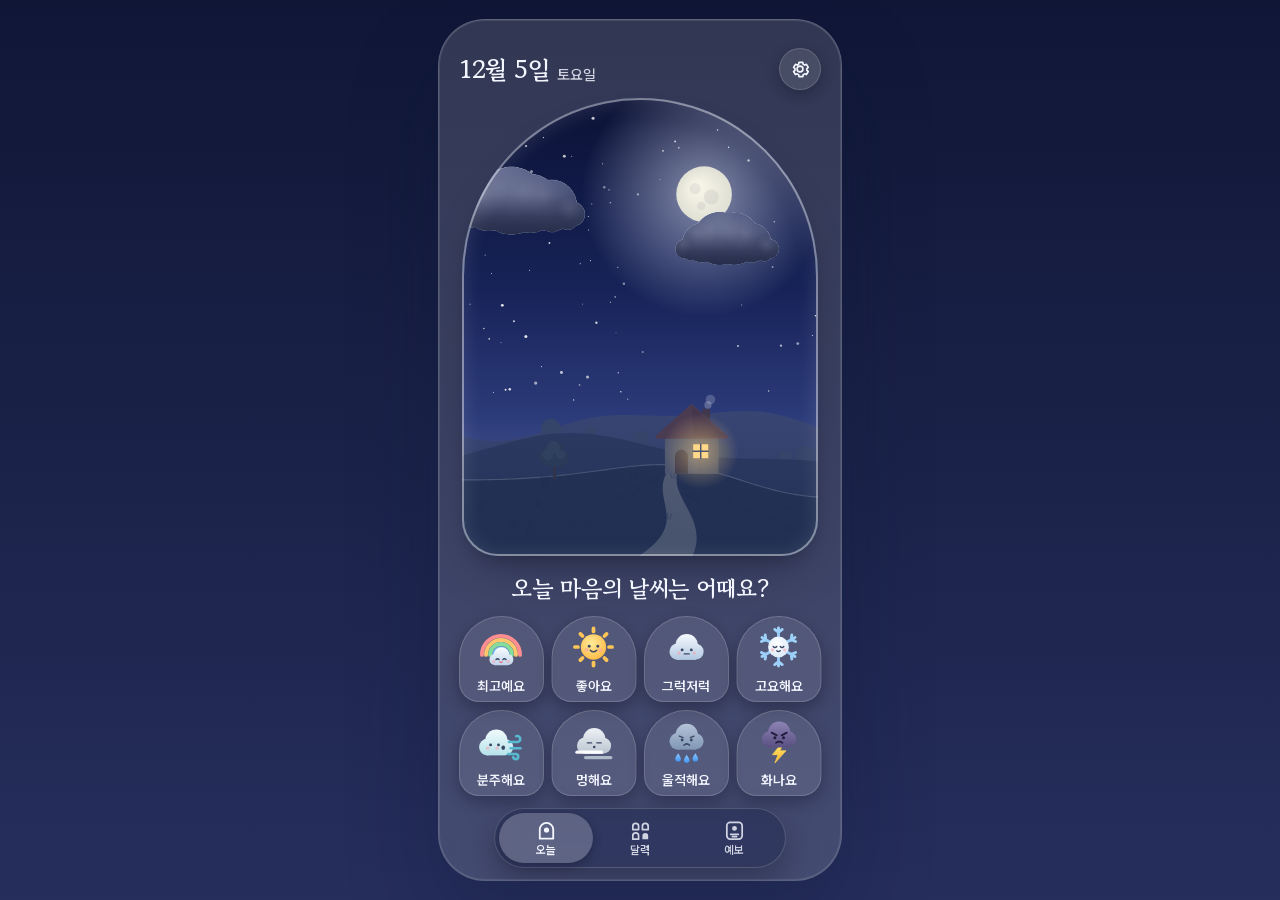
==== 1/index.html @ e2d2ef36 "기분날씨 앱 4개 비교 평가 페이지 Co-Authored-By: Claude Opus 5.5 <noreply@anthropic.com>" ====
<!doctype html>
<html lang="ko" data-theme="light">
<head>
  <meta charset="utf-8">
  <title>기분날씨</title>
  <meta http-equiv="Content-Security-Policy" content="default-src 'self'; img-src 'self' data: blob:; style-src 'self' 'unsafe-inline'; base-uri 'none'; form-action 'none'">
  <meta name="viewport" content="width=device-width, initial-scale=1, viewport-fit=cover, interactive-widget=resizes-content">
  <meta name="description" content="하루 10초, 오늘 기분을 나의 작은 하늘에 날씨로 남겨요.">
  <meta name="theme-color" content="#DCEEFC">
  <meta name="mobile-web-app-capable" content="yes">
  <meta name="apple-mobile-web-app-capable" content="yes">
  <meta name="apple-mobile-web-app-status-bar-style" content="black-translucent">
  <meta name="apple-mobile-web-app-title" content="기분날씨">
  <link rel="manifest" href="manifest.webmanifest">
  <link rel="icon" type="image/png" sizes="64x64" href="icons/favicon.png">
  <link rel="apple-touch-icon" href="icons/apple-touch-icon.png">
  <link rel="preload" href="fonts/Pretendard.woff2" as="font" type="font/woff2" crossorigin>
  <link rel="preload" href="fonts/GowunBatang-Bold.woff2" as="font" type="font/woff2" crossorigin>
  <style>html,body{background:#DCEEFC;margin:0}</style>
  <link rel="stylesheet" href="css/app.css">
</head>
<body>
  <div class="ambient" aria-hidden="true"><div class="amb"></div><div class="amb"></div></div>
  <div class="thunder-flash" id="thunder-flash" aria-hidden="true"></div>

  <div class="stage" id="stage">
    <main class="views">

      <!-- 오늘 -->
      <section class="view view-today is-active" id="view-today" aria-label="오늘">
        <header class="top">
          <div class="top-date">
            <h1 id="t-date"></h1>
            <span id="t-dow"></span>
          </div>
          <div class="top-side">
            <span class="stat-pill" id="t-streak" hidden></span>
            <button class="icon-btn" id="btn-settings" type="button" aria-label="설정"></button>
          </div>
        </header>

        <div class="sky-slot" id="sky-slot">
          <div class="arch" id="arch">
            <canvas id="sky" role="img" aria-label="나의 작은 하늘"></canvas>
            <span class="demo-pill" id="demo-pill" hidden>체험 모드</span>
          </div>
          <button class="banner" id="arrival-banner" type="button" hidden>
            <span class="banner-dot"></span>
            <span id="arrival-text">일기예보가 도착했어요</span>
          </button>
        </div>

        <div class="panel" id="panel" data-mode="pick">
          <div class="p-head p-head-pick">
            <h2>오늘 마음의 날씨는 어때요?</h2>
          </div>
          <div class="p-head p-head-compose">
            <h2 id="c-name"></h2>
            <p id="c-comment"></p>
          </div>

          <div class="picker" id="picker" data-mode="grid" role="group" aria-label="오늘의 기분 고르기"></div>

          <form class="memo" id="memo-form" autocomplete="off">
            <input id="memo-input" type="text" enterkeyhint="done" aria-label="한 줄 메모" autocomplete="off">
            <button type="submit" class="memo-go">남기기</button>
          </form>

          <div class="done" id="done">
            <div class="done-head">
              <span class="done-ic" id="d-ic"></span>
              <div class="done-txt">
                <h2 id="d-name"></h2>
                <span id="d-feel"></span>
              </div>
              <button class="text-btn" id="d-change" type="button">바꾸기</button>
            </div>
            <button class="done-memo" id="d-memo" type="button"></button>
            <p class="done-note" id="d-note"></p>
          </div>
        </div>
      </section>

      <!-- 달력 -->
      <section class="view view-cal" id="view-calendar" aria-label="달력">
        <header class="cal-head">
          <div class="cal-title">
            <span id="cal-year"></span>
            <h1 id="cal-month"></h1>
          </div>
          <div class="cal-nav">
            <button class="icon-btn" id="cal-prev" type="button" aria-label="이전 달"></button>
            <button class="icon-btn" id="cal-next" type="button" aria-label="다음 달"></button>
          </div>
        </header>
        <div class="cal-summary" id="cal-summary"></div>
        <div class="cal-dow" aria-hidden="true"><span>일</span><span>월</span><span>화</span><span>수</span><span>목</span><span>금</span><span>토</span></div>
        <div class="cal-grid-wrap" id="cal-wrap"><div class="cal-grid" id="cal-grid"></div></div>
      </section>

      <!-- 예보 -->
      <section class="view view-fc" id="view-forecast" aria-label="나의 기분 일기예보">
        <header class="fc-head">
          <h1>나의 기분 일기예보</h1>
          <p id="fc-sub"></p>
        </header>
        <div class="fc-body" id="fc-body">
          <div class="fc-track" id="fc-track"></div>
          <div class="fc-dots" id="fc-dots" aria-hidden="true"></div>
          <div class="fc-actions" id="fc-actions">
            <button class="btn btn-glass" id="fc-save" type="button"></button>
            <button class="btn btn-ink" id="fc-share" type="button"></button>
          </div>
        </div>
        <div class="fc-empty" id="fc-empty" hidden>
          <div class="fc-empty-arches" aria-hidden="true"><i></i><i></i><i></i><i></i><i></i><i></i><i></i></div>
          <h2>아직 관측 자료가 없어요</h2>
          <p>오늘의 하늘을 남기면 이번 주 예보가 시작돼요.</p>
          <button class="btn btn-ink" id="fc-start" type="button">오늘 하늘 남기러 가기</button>
        </div>
      </section>
    </main>

    <nav class="tabbar" id="tabbar" aria-label="화면 이동">
      <span class="tab-ind" id="tab-ind" aria-hidden="true"></span>
      <button class="tab is-active" type="button" data-tab="today" aria-current="page"><span class="tab-ic"></span><span>오늘</span></button>
      <button class="tab" type="button" data-tab="calendar"><span class="tab-ic"></span><span>달력</span></button>
      <button class="tab" type="button" data-tab="forecast"><span class="tab-ic"></span><span>예보</span><i class="tab-dot" id="tab-dot" hidden></i></button>
    </nav>

    <div id="sheets"></div>
    <div class="toast" id="toast" role="status" aria-live="polite"></div>
  </div>

  <script type="module" src="js/app.js"></script>
</body>
</html>
---- 1/css/app.css ----
@font-face { font-family: "Pretendard"; src: url(../fonts/Pretendard.woff2) format("woff2"); font-weight: 45 920; font-display: swap; }
@font-face { font-family: "Gowun Batang"; src: url(../fonts/GowunBatang-Regular.woff2) format("woff2"); font-weight: 400; font-display: swap; }
@font-face { font-family: "Gowun Batang"; src: url(../fonts/GowunBatang-Bold.woff2) format("woff2"); font-weight: 700; font-display: swap; }

/* 테마 색을 부드럽게 넘기기 위해 색 변수를 등록한다 */
@property --fg { syntax: "<color>"; inherits: true; initial-value: #1E2942; }
@property --fg2 { syntax: "<color>"; inherits: true; initial-value: #1E2942; }
@property --fg3 { syntax: "<color>"; inherits: true; initial-value: #1E2942; }
@property --glass { syntax: "<color>"; inherits: true; initial-value: #fff; }
@property --glass2 { syntax: "<color>"; inherits: true; initial-value: #fff; }
@property --stroke { syntax: "<color>"; inherits: true; initial-value: #fff; }
@property --hair { syntax: "<color>"; inherits: true; initial-value: #000; }
@property --ink { syntax: "<color>"; inherits: true; initial-value: #000; }
@property --ink-fg { syntax: "<color>"; inherits: true; initial-value: #fff; }
@property --tabbg { syntax: "<color>"; inherits: true; initial-value: #fff; }
@property --sheet { syntax: "<color>"; inherits: true; initial-value: #fff; }
@property --chip-shadow { syntax: "<color>"; inherits: true; initial-value: #000; }

:root {
  --font-ui: "Pretendard", -apple-system, BlinkMacSystemFont, "Apple SD Gothic Neo", "Noto Sans KR", "Malgun Gothic", sans-serif;
  --font-display: "Gowun Batang", "AppleMyungjo", "Noto Serif KR", serif;

  /* 실제 용수철 운동을 계산한 곡선 */
  --spring: cubic-bezier(.3, 1.25, .4, 1);
  --soft: cubic-bezier(.2, .8, .2, 1);
  --bouncy: cubic-bezier(.3, 1.6, .4, 1);

  --sat: env(safe-area-inset-top, 0px);
  --sab: env(safe-area-inset-bottom, 0px);
  --tab-space: calc(60px + 12px + var(--sab) + 12px);
  --chip-h: 86px;
  --head-h: 44px;

  --fg: #1E2942;
  --fg2: rgba(30, 41, 66, .72);
  --fg3: rgba(30, 41, 66, .56);
  --glass: rgba(255, 255, 255, .62);
  --glass2: rgba(255, 255, 255, .92);
  --stroke: rgba(255, 255, 255, .85);
  --hair: rgba(30, 41, 66, .1);
  --ink: #1E2942;
  --ink-fg: #FFFFFF;
  --tabbg: rgba(255, 255, 255, .7);
  --sheet: #FBFAF6;
  --chip-shadow: rgba(52, 84, 130, .14);
  --sun-red: #D9486B;
  --sat-blue: #2F6FD6;

  transition: --fg .9s ease, --fg2 .9s ease, --fg3 .9s ease, --glass .9s ease, --glass2 .9s ease, --stroke .9s ease,
    --hair .9s ease, --ink .9s ease, --ink-fg .9s ease, --tabbg .9s ease, --sheet .9s ease, --chip-shadow .9s ease;
}

:root[data-theme="dark"] {
  --fg: #F4F6FF;
  --fg2: rgba(244, 246, 255, .82);
  --fg3: rgba(244, 246, 255, .6);
  --glass: rgba(255, 255, 255, .1);
  --glass2: rgba(255, 255, 255, .22);
  --stroke: rgba(255, 255, 255, .16);
  --hair: rgba(255, 255, 255, .14);
  --ink: #F4F6FF;
  --ink-fg: #1A2038;
  --tabbg: rgba(40, 46, 78, .62);
  --sheet: #1C2240;
  --chip-shadow: rgba(4, 6, 20, .3);
  --sun-red: #FF8BA5;
  --sat-blue: #8DB8FF;
}

@supports (transition-timing-function: linear(0, 1)) {
  :root {
    --spring: linear(0,0.0274,0.0972,0.1935,0.3036,0.4179,0.5292,0.6327,0.7252,0.8051,0.8719,0.9261,0.9683,1,1.0225,1.0373,1.0459,1.0496,1.0497,1.0472,1.0429,1.0377,1.032,1.0264,1.021,1.016,1.0117,1.008,1.005,1.0026,1.0007,0.9994,0.9985,0.9979,0.9976,0.9975,0.9976,0.9977,1);
    --soft: linear(0,0.0201,0.0716,0.1432,0.2263,0.3144,0.4025,0.4874,0.5667,0.6391,0.7039,0.7609,0.8101,0.8521,0.8873,0.9164,0.9401,0.9591,0.974,0.9855,0.9942,1.0005,1.005,1.0079,1.0097,1.0106,1.0108,1.0105,1.01,1.0092,1.0083,1.0073,1.0064,1.0055,1.0046,1.0038,1.0031,1.0025,1);
    --bouncy: linear(0,0.0465,0.1644,0.3237,0.4991,0.6706,0.8242,0.9513,1.0479,1.1138,1.1516,1.1657,1.1613,1.1439,1.1185,1.0897,1.0608,1.0345,1.0123,0.9951,0.9831,0.9758,0.9727,0.9728,0.9753,0.9793,0.984,0.9889,0.9934,0.9972,1.0003,1.0024,1.0038,1.0045,1.0046,1.0042,1.0036,1.0028,1);
  }
}

@media (max-height: 760px) { :root { --chip-h: 76px; } }
@media (max-height: 640px) { :root { --chip-h: 66px; } }

* { box-sizing: border-box; -webkit-tap-highlight-color: transparent; }
[hidden] { display: none !important; }
html, body { height: 100%; margin: 0; overflow: hidden; overscroll-behavior: none; }
body {
  position: fixed;
  inset: 0;
  font-family: var(--font-ui);
  color: var(--fg);
  -webkit-font-smoothing: antialiased;
  -moz-osx-font-smoothing: grayscale;
  text-rendering: optimizeLegibility;
  word-break: keep-all;
  overflow-wrap: anywhere;
  user-select: none;
  -webkit-user-select: none;
  -webkit-touch-callout: none;
  touch-action: manipulation;
}
button { font: inherit; color: inherit; background: none; border: 0; padding: 0; cursor: pointer; }
button:disabled { cursor: default; }
:focus { outline: none; }
:focus-visible { outline: 2px solid var(--fg); outline-offset: 2px; }
h1, h2, p { margin: 0; font-weight: inherit; }
svg { display: block; width: 100%; height: 100%; overflow: visible; }

/* 배경 */
.ambient, .amb { position: fixed; inset: 0; }
.amb { opacity: 0; transition: opacity 1.1s ease; }
.thunder-flash { position: fixed; inset: 0; background: #C9CDFF; opacity: 0; pointer-events: none; z-index: 90; }

.stage { position: fixed; inset: 0; height: var(--vh, 100dvh); overflow: hidden; isolation: isolate; }
.views { position: absolute; inset: 0; }

@media (min-width: 520px) and (min-height: 520px) {
  body { display: grid; place-items: center; }
  .stage {
    position: relative;
    inset: auto;
    width: 402px;
    height: min(874px, calc(100vh - 40px));
    border-radius: 46px;
    background: rgba(255, 255, 255, .14);
    box-shadow: 0 40px 90px rgba(14, 24, 54, .3), 0 0 0 1px rgba(255, 255, 255, .34), inset 0 0 0 1px rgba(255, 255, 255, .1);
  }
  :root { --sat: 14px; }
}

/* 화면 전환 */
.view {
  position: absolute;
  inset: 0;
  display: flex;
  flex-direction: column;
  visibility: hidden;
  opacity: 0;
  pointer-events: none;
  transition: opacity .3s ease, transform .5s var(--soft), visibility 0s linear .32s;
}
.view.is-active { visibility: visible; opacity: 1; pointer-events: auto; transition: opacity .34s ease .04s, transform .55s var(--spring), visibility 0s; }
.view[data-side="left"] { transform: translateX(-26px) scale(.985); }
.view[data-side="right"] { transform: translateX(26px) scale(.985); }

/* 오늘 */
.view-today { padding: calc(var(--sat) + 10px) 20px 0; }
.top { flex: none; height: 50px; display: flex; align-items: center; justify-content: space-between; }
.top-date { display: flex; align-items: baseline; gap: 8px; white-space: nowrap; }
.top-date h1 { font: 700 25px/1.2 var(--font-display); letter-spacing: -.02em; }
.top-date span { font-size: 15px; font-weight: 500; color: var(--fg2); }
.top-side { flex: none; display: flex; align-items: center; gap: 8px; white-space: nowrap; }
.icon-btn {
  width: 42px; height: 42px; padding: 10px; border-radius: 50%;
  background: var(--glass); box-shadow: inset 0 0 0 1px var(--stroke), 0 4px 14px var(--chip-shadow);
  color: var(--fg); transition: scale .35s var(--bouncy), opacity .2s;
}
.icon-btn:active { scale: .9; }
.icon-btn:disabled { opacity: .35; }
.stat-pill {
  display: inline-flex; align-items: center; gap: 3px; height: 34px; padding: 0 12px 0 9px; border-radius: 17px;
  background: var(--glass); box-shadow: inset 0 0 0 1px var(--stroke), 0 4px 14px var(--chip-shadow);
  font-size: 13px; font-weight: 600; color: var(--fg);
}
.stat-pill svg { width: 16px; height: 16px; color: #F5A623; }
.stat-pill b { font-weight: 800; font-variant-numeric: tabular-nums; }
.demo-pill { position: absolute; left: 50%; bottom: 10px; translate: -50% 0; z-index: 2; font-size: 12px; font-weight: 700; padding: 5px 10px; border-radius: 11px; background: rgba(30, 41, 66, .72); color: #fff; white-space: nowrap; pointer-events: none; }

.sky-slot { flex: 1 1 0; min-height: 0; position: relative; display: grid; place-items: center; padding-top: 2px; }
.arch {
  position: relative;
  width: var(--aw, 300px);
  height: var(--ah, 340px);
  border-radius: calc(var(--aw, 300px) / 2) calc(var(--aw, 300px) / 2) 36px 36px;
  overflow: hidden;
  isolation: isolate;
  background: #A8D2F1;
  box-shadow: 0 26px 50px -18px var(--chip-shadow), 0 10px 22px -10px var(--chip-shadow);
  transform: translateZ(0);
}
.arch canvas { position: absolute; inset: 0; width: 100%; height: 100%; display: block; touch-action: manipulation; cursor: pointer; }
.arch::after {
  content: ""; position: absolute; inset: 0; border-radius: inherit; pointer-events: none;
  box-shadow: inset 0 0 0 2px rgba(255, 255, 255, .42), inset 0 2px 22px rgba(255, 255, 255, .14);
}

.banner {
  position: absolute; top: 8px; left: 50%; translate: -50% 0;
  display: flex; align-items: center; gap: 8px; max-width: calc(100% - 16px);
  padding: 10px 16px; border-radius: 22px; white-space: nowrap;
  font-size: 14px; font-weight: 700; color: #1E2942;
  background: rgba(255, 255, 255, .94);
  box-shadow: 0 10px 30px rgba(20, 34, 70, .28);
  animation: banner-in .7s var(--bouncy) both, banner-float 3.4s ease-in-out .8s infinite;
  transition: scale .3s var(--bouncy);
}
.banner:active { scale: .95; }
.banner-dot { width: 8px; height: 8px; border-radius: 50%; background: #F2577F; box-shadow: 0 0 0 4px rgba(242, 87, 127, .22); }
@keyframes banner-in { from { opacity: 0; transform: translateY(-14px) scale(.9); } }
@keyframes banner-float { 50% { transform: translateY(3px); } }

.panel { position: relative; flex: none; margin-top: 14px; height: calc(var(--head-h) + var(--chip-h) * 2 + 8px + var(--tab-space)); }
.kb-open .panel { height: 190px; }
.p-head { position: absolute; left: 0; right: 0; top: 0; text-align: center; transition: opacity .3s ease, transform .5s var(--soft); }
.p-head h2 { font: 700 23px/1.3 var(--font-display); letter-spacing: -.02em; }
.p-head-pick { padding-top: 2px; }
.panel:not([data-mode="pick"]) .p-head-pick { opacity: 0; transform: translateY(-8px); pointer-events: none; }
.p-head-compose { opacity: 0; transform: translateY(10px); pointer-events: none; }
.p-head-compose h2 { font-size: 30px; line-height: 1.2; }
.p-head-compose p { margin-top: 2px; font-size: 15px; line-height: 1.4; color: var(--fg2); }
.panel[data-mode="compose"] .p-head-compose { opacity: 1; transform: none; transition-delay: .08s; }

.picker { position: absolute; inset: 0; pointer-events: none; }
.chip {
  position: absolute; left: 0; top: 0;
  width: var(--w); height: var(--h);
  transform: translate(var(--x), var(--y));
  pointer-events: auto;
  border-radius: calc(var(--w) / 2) calc(var(--w) / 2) 20px 20px;
  background: var(--glass);
  box-shadow: inset 0 0 0 1px var(--stroke), 0 6px 16px var(--chip-shadow);
  transition: transform .58s var(--spring), width .58s var(--spring), height .58s var(--spring), border-radius .4s ease,
    background .3s ease, box-shadow .3s ease, opacity .25s ease, scale .35s var(--bouncy);
  transition-delay: calc(var(--i) * 13ms), calc(var(--i) * 13ms), calc(var(--i) * 13ms), 0s, 0s, 0s, 0s, 0s;
}
.chip:active { scale: .92; }
.chip .ic {
  position: absolute; left: 50%; top: 8px; width: var(--ic, 46px); height: var(--ic, 46px); margin-left: calc(var(--ic, 46px) / -2);
  transition: width .5s var(--spring), height .5s var(--spring), margin .5s var(--spring), top .5s var(--spring);
}
.chip .lb {
  position: absolute; left: 0; right: 0; bottom: 8px; text-align: center;
  font-size: 13.500px; font-weight: 600; color: var(--fg);
  transition: opacity .2s ease;
}
.picker[data-mode="row"] .chip { border-radius: 50%; }
.picker[data-mode="row"] .chip .ic { top: calc((var(--h) - var(--ic)) / 2); }
.picker[data-mode="row"] .chip .lb { opacity: 0; }
.picker[data-mode="row"] .chip.is-on { background: var(--glass2); box-shadow: inset 0 0 0 2px var(--fg), 0 8px 18px var(--chip-shadow); }
.panel[data-mode="done"] .chip { opacity: 0; pointer-events: none; }
.kb-open .picker[data-mode="row"] .chip { opacity: 0; pointer-events: none; }

.memo {
  position: absolute; left: 0; right: 0; top: 136px; height: 54px;
  opacity: 0; transform: translateY(14px); pointer-events: none;
  transition: opacity .3s ease, transform .55s var(--spring);
}
.panel[data-mode="compose"] .memo { opacity: 1; transform: none; pointer-events: auto; transition-delay: .14s; }
.kb-open .memo { top: 88px; }
.memo input {
  width: 100%; height: 100%; padding: 0 94px 0 20px; border: 0; border-radius: 27px;
  font: 500 16px var(--font-ui); color: var(--fg); background: var(--glass2);
  box-shadow: inset 0 0 0 1px var(--stroke), 0 8px 20px var(--chip-shadow);
  user-select: text; -webkit-user-select: text; outline: none; text-overflow: ellipsis;
}
.memo input::placeholder { color: var(--fg2); }
.memo input:focus { box-shadow: inset 0 0 0 2px var(--fg), 0 8px 20px var(--chip-shadow); }
.memo-go {
  position: absolute; right: 6px; top: 6px; height: 42px; padding: 0 18px; border-radius: 21px;
  background: var(--ink); color: var(--ink-fg); font-size: 15px; font-weight: 700;
  transition: scale .3s var(--bouncy);
}
.memo-go:active { scale: .93; }

.done {
  position: absolute; left: 0; right: 0; top: 0; bottom: var(--tab-space);
  display: flex; flex-direction: column; justify-content: center; gap: 11px;
  opacity: 0; transform: translateY(14px); pointer-events: none;
  transition: opacity .3s ease, transform .55s var(--spring);
}
.panel[data-mode="done"] .done { opacity: 1; transform: none; pointer-events: auto; transition-delay: .1s; }
.done-head { display: flex; align-items: center; gap: 12px; }
.done-ic { flex: none; width: 58px; height: 58px; }
.done-txt { flex: 1; min-width: 0; }
.done-txt h2 { font: 700 29px/1.15 var(--font-display); letter-spacing: -.02em; }
.done-txt span { font-size: 14px; font-weight: 500; color: var(--fg2); }
.text-btn {
  flex: none; height: 36px; padding: 0 15px; border-radius: 18px; font-size: 14px; font-weight: 600;
  background: var(--glass); box-shadow: inset 0 0 0 1px var(--stroke); transition: scale .3s var(--bouncy);
}
.text-btn:active { scale: .93; }
.done-memo {
  width: 100%; min-height: 54px; padding: 13px 18px; border-radius: 20px; text-align: left;
  font: 400 16px/1.45 var(--font-display); color: var(--fg);
  background: var(--glass); box-shadow: inset 0 0 0 1px var(--stroke), 0 6px 16px var(--chip-shadow);
  transition: scale .3s var(--bouncy);
}
.done-memo.is-empty { font: 500 15px/1.4 var(--font-ui); color: var(--fg2); text-align: center; }
.done-memo:active { scale: .98; }
.done-note { display: flex; align-items: center; justify-content: center; gap: 6px; font-size: 13.500px; font-weight: 500; color: var(--fg2); }
.done-note svg { width: 15px; height: 15px; color: #F27FA0; flex: none; }
.done-note button { font-weight: 700; color: var(--fg); text-decoration: underline; text-underline-offset: 3px; margin-left: 4px; }

/* 탭바 */
.tabbar {
  position: absolute; left: 50%; bottom: calc(var(--sab) + 12px); translate: -50% 0; z-index: 20;
  width: min(292px, calc(100% - 56px)); height: 60px; padding: 5px; display: flex;
  border-radius: 30px; background: var(--tabbg);
  -webkit-backdrop-filter: blur(22px) saturate(1.5); backdrop-filter: blur(22px) saturate(1.5);
  box-shadow: inset 0 0 0 1px var(--stroke), 0 14px 34px var(--chip-shadow);
  transition: transform .4s var(--soft), opacity .25s ease;
}
.kb-open .tabbar { opacity: 0; transform: translateY(24px); pointer-events: none; }
.tab-ind {
  position: absolute; top: 5px; bottom: 5px; left: 5px; width: calc((100% - 10px) / 3);
  border-radius: 25px; background: var(--glass2); box-shadow: 0 3px 10px var(--chip-shadow);
  transform: translateX(calc(var(--tab, 0) * 100%)); transition: transform .55s var(--spring);
}
.tab {
  position: relative; z-index: 1; flex: 1; display: flex; flex-direction: column; align-items: center; justify-content: center; gap: 1px;
  font-size: 11.500px; font-weight: 600; color: var(--fg2); transition: color .25s ease, scale .3s var(--bouncy);
}
.tab:active { scale: .93; }
.tab.is-active { color: var(--fg); }
.tab-ic { width: 23px; height: 23px; }
.tab-dot { position: absolute; top: 6px; left: calc(50% + 10px); width: 8px; height: 8px; border-radius: 50%; background: #F2577F; box-shadow: 0 0 0 2px var(--tabbg); }

/* 달력 */
.view-cal { padding: calc(var(--sat) + 14px) 20px 0; overflow-y: auto; overscroll-behavior: contain; scrollbar-width: none; }
.view-cal::-webkit-scrollbar { display: none; }
.cal-head { flex: none; display: flex; align-items: flex-end; justify-content: space-between; }
.cal-title span { font-size: 15px; font-weight: 600; color: var(--fg2); }
.cal-title h1 { font: 700 38px/1.15 var(--font-display); letter-spacing: -.02em; }
.cal-nav { display: flex; gap: 8px; }
.cal-summary { flex: none; margin-top: 14px; padding: 13px 16px; border-radius: 20px; background: var(--glass); box-shadow: inset 0 0 0 1px var(--stroke), 0 6px 16px var(--chip-shadow); }
.cal-sum-row { display: flex; justify-content: space-between; align-items: baseline; gap: 10px; font-size: 14px; font-weight: 500; color: var(--fg2); }
.cal-sum-row b { color: var(--fg); font-weight: 700; }
.cal-bar { display: flex; gap: 2px; height: 8px; margin-top: 10px; border-radius: 4px; overflow: hidden; }
.cal-bar i { display: block; min-width: 4px; }
.cal-dow { flex: none; display: grid; grid-template-columns: repeat(7, 1fr); margin-top: 16px; text-align: center; font-size: 13px; font-weight: 600; color: var(--fg2); }
.cal-dow span:first-child { color: var(--sun-red); }
.cal-dow span:last-child { color: var(--sat-blue); }
.cal-grid-wrap { flex: none; touch-action: pan-y; }
.cal-grid { display: grid; grid-template-columns: repeat(7, 1fr); gap: 7px 6px; margin-top: 8px; padding-bottom: var(--tab-space); }
.day { display: flex; flex-direction: column; align-items: center; gap: 3px; transition: scale .3s var(--bouncy); }
.day:not(:disabled):active { scale: .9; }
.day .tile {
  position: relative; display: block; width: 100%; aspect-ratio: .84; padding: 18% 7% 4%;
  border-radius: 50% 50% 16% 16% / 42% 42% 14% 14%;
}
.day.has .tile { box-shadow: 0 5px 12px -3px var(--chip-shadow), inset 0 0 0 1px rgba(255, 255, 255, .28); }
.day.is-empty .tile { background: var(--glass); box-shadow: inset 0 0 0 1px var(--stroke); }
.day.is-future .tile { background: transparent; box-shadow: inset 0 0 0 1px var(--hair); }
.day .num { font-size: 12.500px; font-weight: 600; color: var(--fg2); font-variant-numeric: tabular-nums; line-height: 1.3; }
.day.is-future .num { color: var(--fg3); }
.day.is-today .num { color: var(--ink-fg); background: var(--ink); border-radius: 9px; padding: 0 7px; font-weight: 700; }
.tile-plus { position: absolute; left: 50%; top: 50%; width: 22px; height: 22px; translate: -50% -50%; color: var(--fg2); }
.day.is-today.is-empty .tile { background: var(--glass2); box-shadow: inset 0 0 0 1.500px var(--fg2); }
.cal-grid.enter-r .day { animation: day-in-r .5s var(--spring) both; animation-delay: calc(var(--i) * 8ms); }
.cal-grid.enter-l .day { animation: day-in-l .5s var(--spring) both; animation-delay: calc(var(--i) * 8ms); }
.cal-grid.enter-up .day { animation: day-in-up .55s var(--spring) both; animation-delay: calc(var(--i) * 10ms); }
@keyframes day-in-r { from { opacity: 0; transform: translateX(18px) scale(.92); } }
@keyframes day-in-l { from { opacity: 0; transform: translateX(-18px) scale(.92); } }
@keyframes day-in-up { from { opacity: 0; transform: translateY(14px) scale(.9); } }

/* 예보 */
.view-fc { padding: calc(var(--sat) + 14px) 0 0; }
.fc-head { flex: none; padding: 0 24px; }
.fc-head h1 { font: 700 29px/1.2 var(--font-display); letter-spacing: -.02em; }
.fc-head p { margin-top: 4px; font-size: 14.500px; font-weight: 500; color: var(--fg2); }
.fc-body { flex: 1 1 0; min-height: 0; display: flex; flex-direction: column; justify-content: center; padding-bottom: var(--tab-space); }
.fc-track {
  flex: none; display: flex; gap: 14px; overflow-x: auto; scroll-snap-type: x mandatory; scrollbar-width: none;
  padding: 18px calc(50% - var(--cw, 300px) / 2) 14px; overscroll-behavior-x: contain;
}
.fc-track::-webkit-scrollbar { display: none; }
.fc-slide { flex: none; position: relative; width: var(--cw, 300px); aspect-ratio: 4 / 5; scroll-snap-align: center; }
.fc-slide canvas { position: absolute; inset: 0; width: 100%; height: 100%; border-radius: 26px; box-shadow: 0 20px 40px -14px var(--chip-shadow), 0 0 0 1px var(--stroke); }
.fc-tag { position: absolute; left: 50%; top: -13px; translate: -50% 0; padding: 5px 12px; border-radius: 13px; font-size: 12.500px; font-weight: 700; background: var(--ink); color: var(--ink-fg); white-space: nowrap; }
.fc-dots { flex: none; display: flex; justify-content: center; gap: 6px; height: 12px; margin-top: 8px; }
.fc-dots i { width: 6px; height: 6px; border-radius: 3px; background: var(--fg3); opacity: .5; transition: width .4s var(--spring), opacity .3s; }
.fc-dots i.on { width: 18px; opacity: 1; background: var(--fg); }
.fc-actions { flex: none; display: flex; justify-content: center; gap: 10px; padding: 12px 24px 0; }
.btn {
  display: inline-flex; align-items: center; justify-content: center; gap: 7px; height: 50px; padding: 0 20px; border-radius: 25px;
  font-size: 15.500px; font-weight: 700; white-space: nowrap; transition: scale .3s var(--bouncy), opacity .2s;
}
.btn:active { scale: .95; }
.btn svg { width: 19px; height: 19px; flex: none; }
.btn-ink { background: var(--ink); color: var(--ink-fg); }
.btn-glass { background: var(--glass2); box-shadow: inset 0 0 0 1px var(--stroke); }
.btn-danger { color: var(--sun-red); }
.fc-actions .btn { flex: 1; max-width: 190px; }
.fc-empty { flex: 1 1 0; display: flex; flex-direction: column; align-items: center; justify-content: center; gap: 8px; padding: 0 32px var(--tab-space); text-align: center; }
.fc-empty h2 { font: 700 23px/1.3 var(--font-display); }
.fc-empty p { font-size: 15px; color: var(--fg2); margin-bottom: 14px; }
.fc-empty-arches { display: flex; gap: 6px; margin-bottom: 18px; }
.fc-empty-arches i { width: 34px; height: 42px; border-radius: 17px 17px 7px 7px; background: var(--glass); box-shadow: inset 0 0 0 1px var(--stroke); }

/* 바닥 시트 */
.sheet-wrap { position: absolute; inset: 0; z-index: 50; }
.sheet-backdrop { position: absolute; inset: 0; background: rgba(9, 13, 32, .44); opacity: 0; transition: opacity .32s ease; }
.sheet-wrap.is-open .sheet-backdrop { opacity: 1; }
.sheet {
  position: absolute; left: 0; right: 0; bottom: 0; max-height: 92%;
  display: flex; flex-direction: column;
  background: var(--sheet); border-radius: 32px 32px 0 0;
  box-shadow: 0 -12px 44px rgba(9, 13, 32, .24);
  transform: translateY(110%);
  transition: transform .58s var(--spring);
  outline: none;
}
.sheet::after { content: ""; position: absolute; left: 0; right: 0; top: 100%; height: 80px; background: var(--sheet); }
.sheet-wrap.is-open .sheet { transform: none; }
.sheet-grip { flex: none; display: grid; place-items: center; height: 26px; touch-action: none; cursor: grab; }
.sheet-grip i { width: 40px; height: 5px; border-radius: 3px; background: var(--fg3); opacity: .5; }
.sheet-body { flex: 1 1 auto; min-height: 0; overflow-y: auto; padding: 4px 22px calc(var(--sab) + 22px); overscroll-behavior: contain; scrollbar-width: none; }
.sheet-body::-webkit-scrollbar { display: none; }

.ds-arch { margin: 2px auto 0; box-shadow: 0 16px 30px -12px var(--chip-shadow); border-radius: 75px 75px 22px 22px; }
.ds-date { margin-top: 14px; text-align: center; font-size: 14px; font-weight: 600; color: var(--fg2); }
.ds-name { margin-top: 2px; text-align: center; font: 700 32px/1.2 var(--font-display); letter-spacing: -.02em; }
.ds-feel { text-align: center; font-size: 14px; font-weight: 500; color: var(--fg2); margin-top: 2px; }
.ds-memo { margin-top: 16px; padding: 16px 18px; border-radius: 20px; font: 400 17px/1.5 var(--font-display); text-align: center; background: var(--glass); box-shadow: inset 0 0 0 1px var(--hair); user-select: text; -webkit-user-select: text; }
.ds-memo.is-empty { font: 500 15px/1.4 var(--font-ui); color: var(--fg2); }
.ds-actions { display: flex; gap: 10px; margin-top: 16px; }
.ds-actions .btn { flex: 1; }
.ds-ask { margin-top: 2px; text-align: center; font: 700 22px/1.3 var(--font-display); letter-spacing: -.02em; }
.ds-grid { display: grid; grid-template-columns: repeat(4, 1fr); gap: 8px; margin-top: 14px; }
.ds-chip {
  position: relative; height: 82px; padding-top: 7px; border-radius: 40px 40px 18px 18px; text-align: center;
  background: var(--glass); box-shadow: inset 0 0 0 1px var(--hair); font-size: 13px; font-weight: 600;
  transition: scale .3s var(--bouncy), background .2s, box-shadow .2s;
}
.ds-chip .ic { display: block; width: 44px; height: 44px; margin: 0 auto 2px; }
.ds-chip:active { scale: .93; }
.ds-chip.is-on { background: var(--glass2); box-shadow: inset 0 0 0 2px var(--fg); }
.ds-input {
  width: 100%; height: 52px; margin-top: 12px; padding: 0 18px; border: 0; border-radius: 26px;
  font: 500 16px var(--font-ui); color: var(--fg); background: var(--glass); box-shadow: inset 0 0 0 1px var(--hair);
  user-select: text; -webkit-user-select: text; outline: none;
}
.ds-input::placeholder { color: var(--fg2); }
.ds-input:focus { box-shadow: inset 0 0 0 2px var(--fg); }

/* 설정 */
.set-title { font: 700 25px/1.3 var(--font-display); letter-spacing: -.02em; margin: 2px 2px 14px; }
.set-group { border-radius: 20px; overflow: hidden; background: var(--glass); box-shadow: inset 0 0 0 1px var(--hair); margin-bottom: 12px; }
.set-row { display: flex; align-items: center; justify-content: space-between; gap: 12px; width: 100%; min-height: 56px; padding: 10px 18px; text-align: left; font-size: 16px; font-weight: 600; transition: background .15s; }
.set-row + .set-row { border-top: 1px solid var(--hair); }
.set-row:active { background: var(--hair); }
.set-row small { display: block; font-size: 13px; font-weight: 500; color: var(--fg2); margin-top: 1px; }
.set-row.is-danger { color: var(--sun-red); }
.set-row .chev { flex: none; width: 18px; height: 18px; color: var(--fg3); }
.set-foot { margin: 16px 6px 2px; font-size: 13.500px; line-height: 1.55; color: var(--fg2); text-align: center; }
.steps { list-style: none; margin: 0; padding: 0; counter-reset: s; }
.steps li { counter-increment: s; position: relative; padding: 11px 0 11px 42px; font-size: 16px; font-weight: 500; line-height: 1.45; }
.steps li::before { content: counter(s); position: absolute; left: 0; top: 9px; width: 30px; height: 30px; border-radius: 50%; display: grid; place-items: center; font-weight: 800; font-size: 14px; background: var(--ink); color: var(--ink-fg); }

/* 도착한 카드 */
.arrival { position: absolute; inset: 0; z-index: 60; display: flex; flex-direction: column; align-items: center; justify-content: center; gap: 16px; padding: calc(var(--sat) + 12px) 24px calc(var(--sab) + 18px); }
.arrival-bg { position: absolute; inset: 0; background: rgba(9, 13, 32, .66); -webkit-backdrop-filter: blur(10px); backdrop-filter: blur(10px); opacity: 0; transition: opacity .4s ease; }
.arrival.is-open .arrival-bg { opacity: 1; }
.arrival-label { position: relative; color: #fff; font: 700 21px/1.3 var(--font-display); opacity: 0; transform: translateY(10px); transition: opacity .4s ease .15s, transform .55s var(--spring) .15s; text-align: center; }
.arrival-card { position: relative; width: var(--cw, 300px); aspect-ratio: 4 / 5; perspective: 1200px; }
.arrival-card canvas { position: absolute; inset: 0; width: 100%; height: 100%; border-radius: 26px; box-shadow: 0 30px 70px rgba(0, 0, 0, .5); opacity: 0; transform: rotateX(32deg) translateY(90px) scale(.86); transition: transform .85s var(--bouncy), opacity .3s ease; }
.arrival.is-open .arrival-card canvas { opacity: 1; transform: none; }
.arrival-acts { position: relative; display: flex; gap: 10px; width: var(--cw, 300px); opacity: 0; transform: translateY(14px); transition: opacity .4s ease .3s, transform .55s var(--spring) .3s; }
.arrival-acts .btn { flex: 1; padding: 0 12px; }
.arrival .btn-glass { background: rgba(255, 255, 255, .18); color: #fff; box-shadow: inset 0 0 0 1px rgba(255, 255, 255, .25); }
.arrival .btn-ink { background: #fff; color: #1A2038; }
.arrival-close { position: absolute; top: calc(var(--sat) + 8px); right: 16px; width: 42px; height: 42px; padding: 10px; border-radius: 50%; color: #fff; background: rgba(255, 255, 255, .16); transition: scale .3s var(--bouncy); }
.arrival-close:active { scale: .9; }
.arrival.is-open .arrival-label, .arrival.is-open .arrival-acts { opacity: 1; transform: none; }

/* 토스트 */
.toast {
  position: absolute; left: 50%; top: calc(var(--sat) + 12px); translate: -50% 0; z-index: 80; max-width: calc(100% - 32px); width: max-content;
  padding: 12px 18px; border-radius: 22px; font-size: 14.500px; font-weight: 600; text-align: center;
  background: var(--ink); color: var(--ink-fg); box-shadow: 0 14px 34px rgba(9, 13, 32, .3);
  opacity: 0; transform: translateY(-20px) scale(.94); pointer-events: none;
  transition: opacity .25s ease, transform .55s var(--spring);
}
.toast.show { opacity: 1; transform: none; }

/* 첫 화면 등장 */
.stage:not(.booted) .arch, .stage:not(.booted) .top, .stage:not(.booted) .panel, .stage:not(.booted) .tabbar { opacity: 0; }
.stage.booted .arch { animation: arch-in .9s var(--spring) both; }
.stage.booted .top { animation: rise .6s var(--soft) both; }
.stage.booted .panel { animation: rise .7s var(--soft) .1s both; }
@keyframes arch-in { from { opacity: 0; transform: translateY(20px) scale(.94); } }
@keyframes rise { from { opacity: 0; transform: translateY(14px); } }

/* 아이콘 움직임 */
.ic-spin { transform-origin: 32px 32px; animation: ic-spin 18s linear infinite; }
.ic-spin-slow { transform-origin: 32px 32px; animation: ic-spin 32s linear infinite; }
.ic-bob { animation: ic-bob 3.4s ease-in-out infinite; }
.ic-sway { transform-origin: 20px 40px; animation: ic-sway 2.2s ease-in-out infinite; }
.ic-gust path { stroke-dasharray: 26 34; animation: ic-gust 2.6s ease-in-out infinite; }
.ic-gust path:nth-child(2) { animation-delay: .25s; }
.ic-gust path:nth-child(3) { animation-delay: .5s; }
.ic-shine { animation: ic-shine 3.2s ease-in-out infinite; }
.ic-slide { animation: ic-slide 3.4s ease-in-out infinite alternate; }
.ic-slide2 { animation: ic-slide 3.4s ease-in-out infinite alternate-reverse; }
.ic-drop { animation: ic-drop 1.5s cubic-bezier(.55, 0, .85, .5) infinite; }
.ic-flick { animation: ic-flick 3.4s linear infinite; }
.ic-shake { animation: ic-shake 3.4s linear infinite; }
@keyframes ic-spin { to { transform: rotate(360deg); } }
@keyframes ic-bob { 50% { transform: translateY(-1.8px); } }
@keyframes ic-sway { 50% { transform: rotate(-3deg); } }
@keyframes ic-gust { 0% { stroke-dashoffset: 30; opacity: .4; } 50% { opacity: 1; } 100% { stroke-dashoffset: -30; opacity: .4; } }
@keyframes ic-shine { 50% { opacity: .78; } }
@keyframes ic-slide { from { transform: translateX(-3px); } to { transform: translateX(4px); } }
@keyframes ic-drop { 0% { transform: translateY(-3px); opacity: 0; } 25% { opacity: 1; } 100% { transform: translateY(8px); opacity: 0; } }
@keyframes ic-flick { 0%, 62%, 68%, 74%, 100% { opacity: 1; } 65%, 71% { opacity: .25; } }
@keyframes ic-shake { 0%, 62%, 76%, 100% { transform: translateX(0); } 65% { transform: translateX(-1px); } 69% { transform: translateX(1px); } 73% { transform: translateX(-.5px); } }

@media (prefers-reduced-motion: reduce) {
  *, *::before, *::after { animation: none !important; transition-duration: .01ms !important; transition-delay: 0s !important; }
}

/* 가로로 눕힌 휴대폰: 하늘과 고르기를 나란히 놓는다 */
@media (orientation: landscape) and (max-height: 519px) {
  :root { --chip-h: 58px; }
  .view-today { display: grid; grid-template-columns: minmax(0, 36%) minmax(0, 1fr); grid-template-rows: 50px minmax(0, 1fr); column-gap: 20px; }
  .top { grid-column: 1 / -1; }
  .sky-slot { grid-column: 1; grid-row: 2; padding-bottom: var(--tab-space); }
  .panel { grid-column: 2; grid-row: 2; margin-top: 0; height: 100%; }
  .chip .ic { top: 4px; }
  .chip .lb { bottom: 3px; font-size: 12px; }
  .view-fc { overflow-y: auto; }
  .fc-body { flex: none; }
  .fc-head p { display: none; }
}

/* 좁은 휴대폰에서 두 버튼이 화면 밖으로 나가지 않게 */
@media (max-width: 359px) {
  .fc-actions { padding: 12px 16px 0; gap: 8px; }
  .fc-actions .btn { padding: 0 10px; font-size: 14px; gap: 5px; }
  .fc-actions .btn svg { width: 16px; height: 16px; }
  .arrival-acts .btn { font-size: 14px; }
}

/* 아이폰 홈 화면 앱은 상태표시줄 글자가 항상 흰색이라 밝은 화면에서는 위쪽을 살짝 어둡게 깐다 */
.ios-standalone[data-theme="light"] .ambient::after {
  content: ""; position: fixed; left: 0; right: 0; top: 0; height: calc(var(--sat) + 12px);
  background: linear-gradient(180deg, rgba(18, 38, 84, .42), rgba(18, 38, 84, 0));
}

/* 어두운 화면의 입력창은 살짝 파인 우물 모양으로 두어 안내 문구가 또렷하게 보이게 한다 */
:root[data-theme="dark"] .memo input,
:root[data-theme="dark"] .ds-input { background: rgba(8, 12, 30, .3); }

@media (max-width: 359px) {
  .memo input::placeholder { font-size: 14px; }
  .memo input { padding-left: 16px; padding-right: 86px; }
  .memo-go { padding: 0 15px; }
}
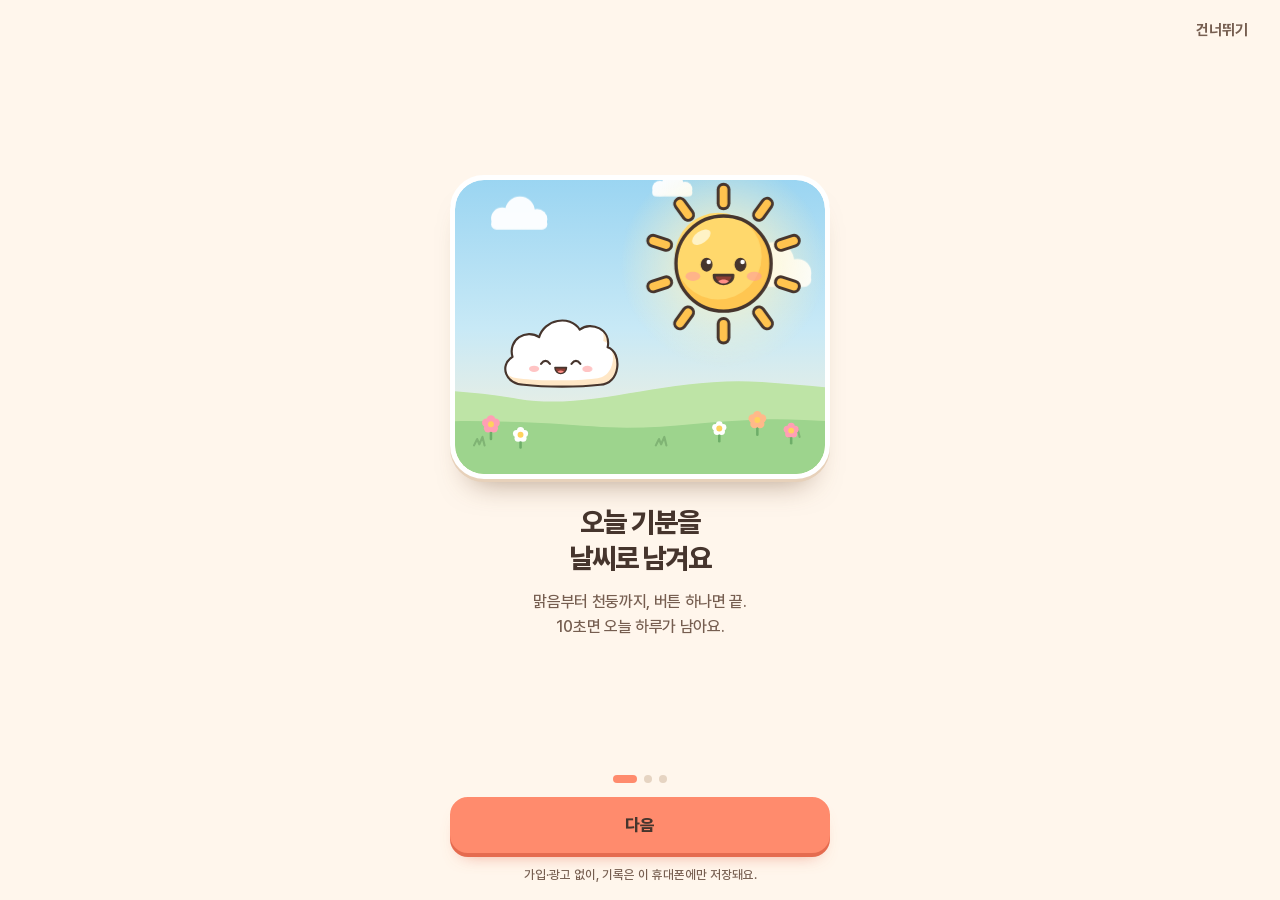
==== commit a96ab485: "보안 보강: 옛 시안 /1/~/4/ 내림(본 앱과 저장 키 충돌) + 보안 정책(CSP) + 글씨 크기 값 범위 Co-Authored-By: Claude Opus 5.5 <nore" ====
--- a/1/index.html
+++ b/1/index.html
@@ -1,137 +1,19 @@
 <!doctype html>
-<html lang="ko" data-theme="light">
+<html lang="ko">
 <head>
-  <meta charset="utf-8">
-  <title>기분날씨</title>
-  <meta http-equiv="Content-Security-Policy" content="default-src 'self'; img-src 'self' data: blob:; style-src 'self' 'unsafe-inline'; base-uri 'none'; form-action 'none'">
-  <meta name="viewport" content="width=device-width, initial-scale=1, viewport-fit=cover, interactive-widget=resizes-content">
-  <meta name="description" content="하루 10초, 오늘 기분을 나의 작은 하늘에 날씨로 남겨요.">
-  <meta name="theme-color" content="#DCEEFC">
-  <meta name="mobile-web-app-capable" content="yes">
-  <meta name="apple-mobile-web-app-capable" content="yes">
-  <meta name="apple-mobile-web-app-status-bar-style" content="black-translucent">
-  <meta name="apple-mobile-web-app-title" content="기분날씨">
-  <link rel="manifest" href="manifest.webmanifest">
-  <link rel="icon" type="image/png" sizes="64x64" href="icons/favicon.png">
-  <link rel="apple-touch-icon" href="icons/apple-touch-icon.png">
-  <link rel="preload" href="fonts/Pretendard.woff2" as="font" type="font/woff2" crossorigin>
-  <link rel="preload" href="fonts/GowunBatang-Bold.woff2" as="font" type="font/woff2" crossorigin>
-  <style>html,body{background:#DCEEFC;margin:0}</style>
-  <link rel="stylesheet" href="css/app.css">
+<meta charset="utf-8">
+<meta name="viewport" content="width=device-width, initial-scale=1">
+<meta name="robots" content="noindex">
+<title>기분날씨</title>
+<meta http-equiv="refresh" content="1; url=../">
+<style>body{margin:0;min-height:100vh;display:grid;place-items:center;background:#FFF6EC;color:#4A362A;font:600 16px/1.6 system-ui,sans-serif;text-align:center;padding:24px}a{color:#C8573B}</style>
 </head>
 <body>
-  <div class="ambient" aria-hidden="true"><div class="amb"></div><div class="amb"></div></div>
-  <div class="thunder-flash" id="thunder-flash" aria-hidden="true"></div>
-
-  <div class="stage" id="stage">
-    <main class="views">
-
-      <!-- 오늘 -->
-      <section class="view view-today is-active" id="view-today" aria-label="오늘">
-        <header class="top">
-          <div class="top-date">
-            <h1 id="t-date"></h1>
-            <span id="t-dow"></span>
-          </div>
-          <div class="top-side">
-            <span class="stat-pill" id="t-streak" hidden></span>
-            <button class="icon-btn" id="btn-settings" type="button" aria-label="설정"></button>
-          </div>
-        </header>
-
-        <div class="sky-slot" id="sky-slot">
-          <div class="arch" id="arch">
-            <canvas id="sky" role="img" aria-label="나의 작은 하늘"></canvas>
-            <span class="demo-pill" id="demo-pill" hidden>체험 모드</span>
-          </div>
-          <button class="banner" id="arrival-banner" type="button" hidden>
-            <span class="banner-dot"></span>
-            <span id="arrival-text">일기예보가 도착했어요</span>
-          </button>
-        </div>
-
-        <div class="panel" id="panel" data-mode="pick">
-          <div class="p-head p-head-pick">
-            <h2>오늘 마음의 날씨는 어때요?</h2>
-          </div>
-          <div class="p-head p-head-compose">
-            <h2 id="c-name"></h2>
-            <p id="c-comment"></p>
-          </div>
-
-          <div class="picker" id="picker" data-mode="grid" role="group" aria-label="오늘의 기분 고르기"></div>
-
-          <form class="memo" id="memo-form" autocomplete="off">
-            <input id="memo-input" type="text" enterkeyhint="done" aria-label="한 줄 메모" autocomplete="off">
-            <button type="submit" class="memo-go">남기기</button>
-          </form>
-
-          <div class="done" id="done">
-            <div class="done-head">
-              <span class="done-ic" id="d-ic"></span>
-              <div class="done-txt">
-                <h2 id="d-name"></h2>
-                <span id="d-feel"></span>
-              </div>
-              <button class="text-btn" id="d-change" type="button">바꾸기</button>
-            </div>
-            <button class="done-memo" id="d-memo" type="button"></button>
-            <p class="done-note" id="d-note"></p>
-          </div>
-        </div>
-      </section>
-
-      <!-- 달력 -->
-      <section class="view view-cal" id="view-calendar" aria-label="달력">
-        <header class="cal-head">
-          <div class="cal-title">
-            <span id="cal-year"></span>
-            <h1 id="cal-month"></h1>
-          </div>
-          <div class="cal-nav">
-            <button class="icon-btn" id="cal-prev" type="button" aria-label="이전 달"></button>
-            <button class="icon-btn" id="cal-next" type="button" aria-label="다음 달"></button>
-          </div>
-        </header>
-        <div class="cal-summary" id="cal-summary"></div>
-        <div class="cal-dow" aria-hidden="true"><span>일</span><span>월</span><span>화</span><span>수</span><span>목</span><span>금</span><span>토</span></div>
-        <div class="cal-grid-wrap" id="cal-wrap"><div class="cal-grid" id="cal-grid"></div></div>
-      </section>
-
-      <!-- 예보 -->
-      <section class="view view-fc" id="view-forecast" aria-label="나의 기분 일기예보">
-        <header class="fc-head">
-          <h1>나의 기분 일기예보</h1>
-          <p id="fc-sub"></p>
-        </header>
-        <div class="fc-body" id="fc-body">
-          <div class="fc-track" id="fc-track"></div>
-          <div class="fc-dots" id="fc-dots" aria-hidden="true"></div>
-          <div class="fc-actions" id="fc-actions">
-            <button class="btn btn-glass" id="fc-save" type="button"></button>
-            <button class="btn btn-ink" id="fc-share" type="button"></button>
-          </div>
-        </div>
-        <div class="fc-empty" id="fc-empty" hidden>
-          <div class="fc-empty-arches" aria-hidden="true"><i></i><i></i><i></i><i></i><i></i><i></i><i></i></div>
-          <h2>아직 관측 자료가 없어요</h2>
-          <p>오늘의 하늘을 남기면 이번 주 예보가 시작돼요.</p>
-          <button class="btn btn-ink" id="fc-start" type="button">오늘 하늘 남기러 가기</button>
-        </div>
-      </section>
-    </main>
-
-    <nav class="tabbar" id="tabbar" aria-label="화면 이동">
-      <span class="tab-ind" id="tab-ind" aria-hidden="true"></span>
-      <button class="tab is-active" type="button" data-tab="today" aria-current="page"><span class="tab-ic"></span><span>오늘</span></button>
-      <button class="tab" type="button" data-tab="calendar"><span class="tab-ic"></span><span>달력</span></button>
-      <button class="tab" type="button" data-tab="forecast"><span class="tab-ic"></span><span>예보</span><i class="tab-dot" id="tab-dot" hidden></i></button>
-    </nav>
-
-    <div id="sheets"></div>
-    <div class="toast" id="toast" role="status" aria-live="polite"></div>
-  </div>
-
-  <script type="module" src="js/app.js"></script>
+<p>평가용 옛 시안은 내려갔어요.<br><a href="../">새 기분날씨로 가기</a></p>
+<script>
+if ('serviceWorker' in navigator) navigator.serviceWorker.getRegistrations().then(function (rs) {
+  rs.forEach(function (r) { if (new URL(r.scope).pathname === location.pathname.replace(/index\.html$/, '')) r.unregister(); });
+});
+</script>
 </body>
 </html>
